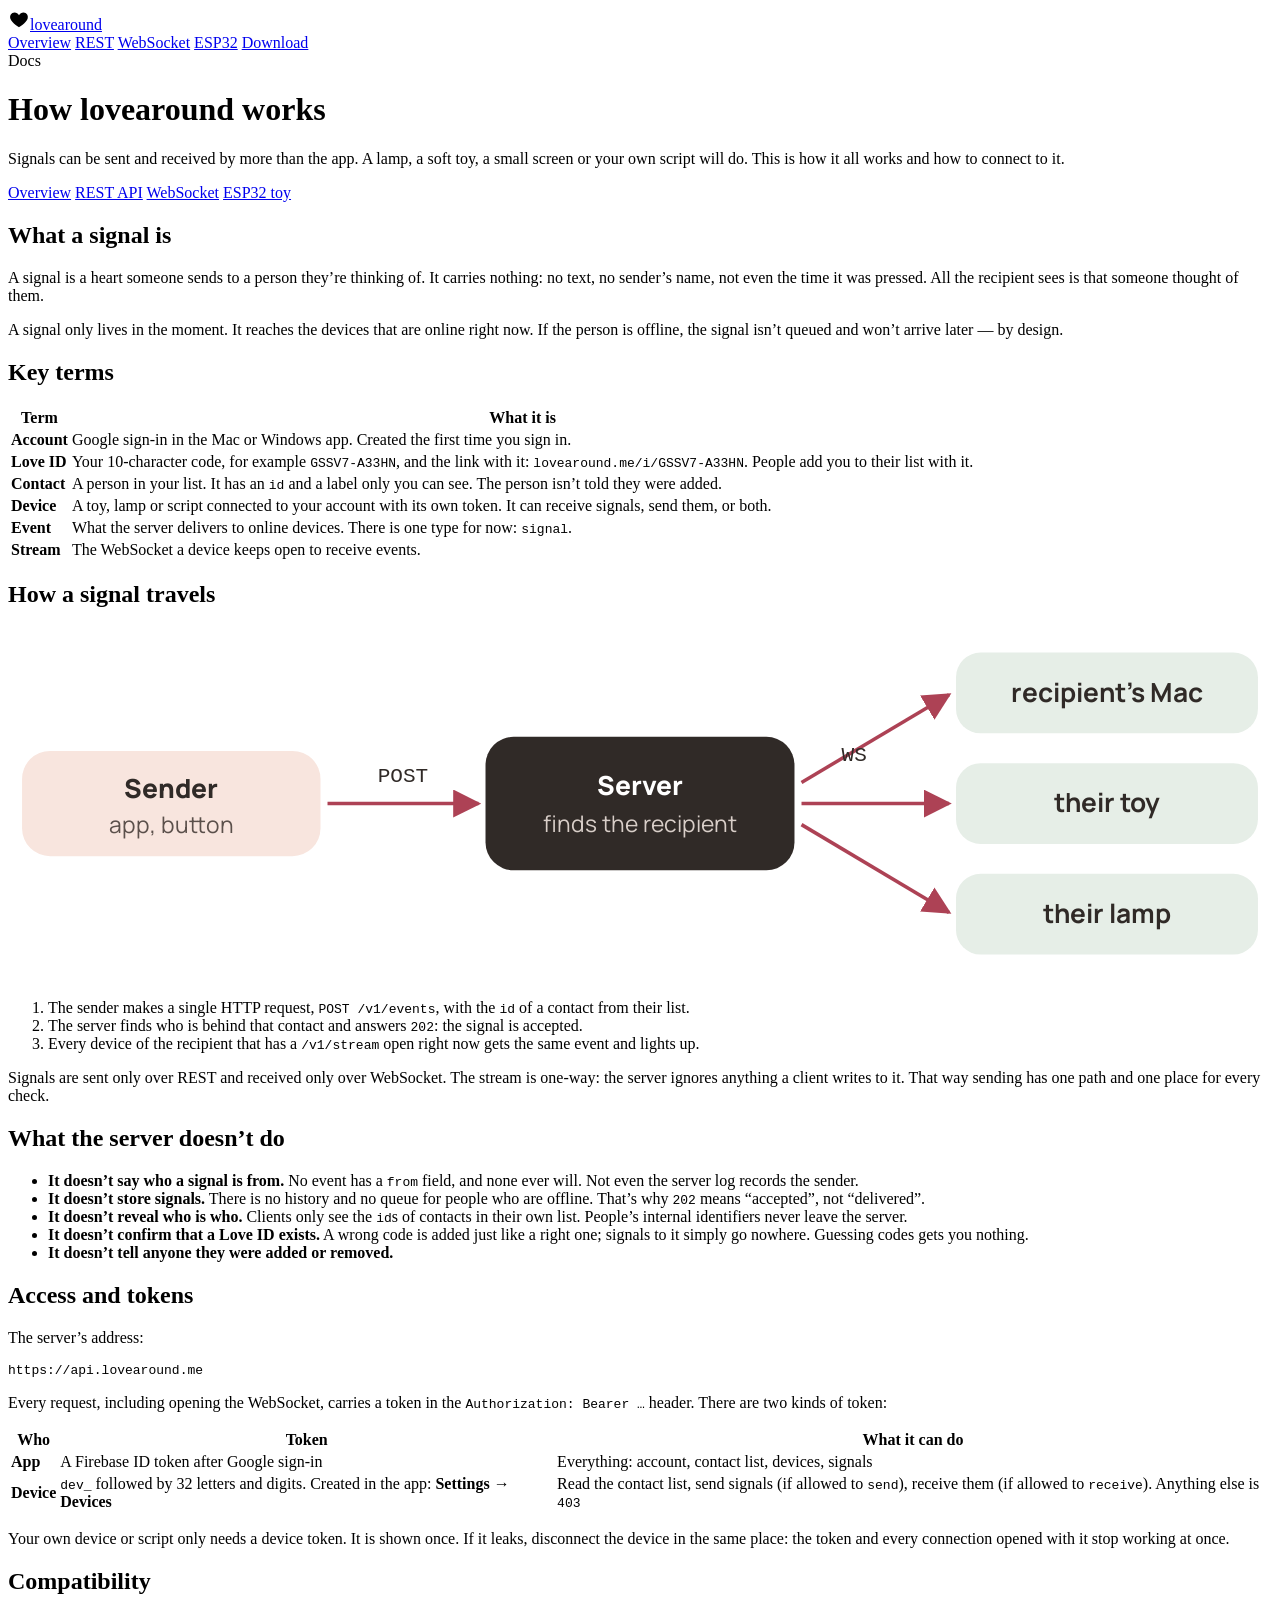
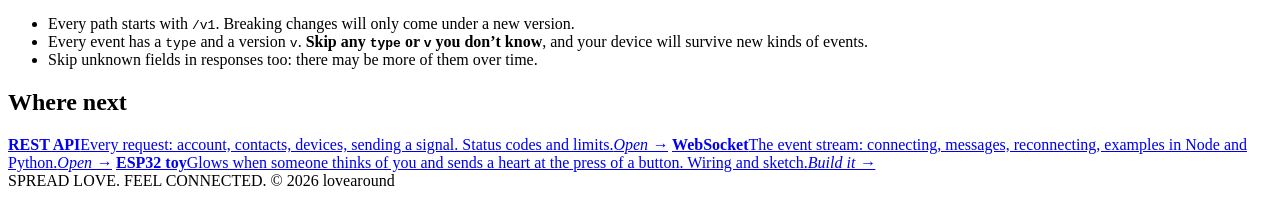
==== public/docs/index.html @ ceacfa8b "Love Around site: the first commit of its own repository Moved out of the shared repository (hleb-al" ====
<!doctype html>
<html lang="en">
<head>
<meta charset="utf-8">
<meta name="viewport" content="width=device-width, initial-scale=1">
<title>Docs — lovearound</title>
<meta name="description" content="How lovearound works: signals, contacts, devices, the REST API, WebSocket and your own ESP32 device.">
<link rel="icon" href="/heart.svg">
<link rel="preconnect" href="https://fonts.googleapis.com">
<link rel="preconnect" href="https://fonts.gstatic.com" crossorigin>
<link rel="stylesheet" href="https://fonts.googleapis.com/css2?family=Manrope:wght@400;500;600;700;800&amp;display=swap">
<link rel="stylesheet" href="/style.css">
</head>
<body>
<header class="top">
  <div class="wrap">
    <a class="logo" href="/"><svg width="22" height="22" viewBox="0 0 24 24" aria-hidden="true"><path d="M12 21s-7.5-4.6-9.3-9C1.4 8.6 3.6 5 7.2 5c2.1 0 3.5 1.1 4.8 2.9C13.3 6.1 14.7 5 16.8 5c3.6 0 5.8 3.6 4.5 7-1.8 4.4-9.3 9-9.3 9z"/></svg>lovearound</a>
    <nav class="nav" aria-label="Docs">
      <a class="nl" href="/docs" aria-current="page">Overview</a>
      <a class="nl" href="/docs/rest">REST</a>
      <a class="nl" href="/docs/ws">WebSocket</a>
      <a class="nl" href="/docs/esp32">ESP32</a>
      <a class="btn sm" href="/#w-get">Download</a>
    </nav>
  </div>
</header>
<main class="wrap">

  <div class="doc-hero">
    <span class="kicker">Docs</span>
    <h1>How lovearound works</h1>
    <p class="lead">Signals can be sent and received by more than the app. A lamp, a soft toy, a small screen or your own script will do. This is how it all works and how to connect to it.</p>
    <nav class="tabs" aria-label="Docs sections">
      <a href="/docs" aria-current="page">Overview</a>
      <a href="/docs/rest">REST API</a>
      <a href="/docs/ws">WebSocket</a>
      <a href="/docs/esp32">ESP32 toy</a>
    </nav>
  </div>

  <article class="doc">

    <h2 id="what">What a signal is</h2>
    <p>A signal is a heart someone sends to a person they’re thinking of. It carries nothing: no text, no sender’s name, not even the time it was pressed. All the recipient sees is that someone thought of them.</p>
    <p>A signal only lives in the moment. It reaches the devices that are online right now. If the person is offline, the signal isn’t queued and won’t arrive later — by design.</p>

    <h2 id="terms">Key terms</h2>
    <div class="tbl"><table>
      <thead><tr><th>Term</th><th>What it is</th></tr></thead>
      <tbody>
        <tr><td><b>Account</b></td><td>Google sign-in in the Mac or Windows app. Created the first time you sign in.</td></tr>
        <tr><td><b>Love ID</b></td><td>Your 10-character code, for example <code>GSSV7-A33HN</code>, and the link with it: <code>lovearound.me/i/GSSV7-A33HN</code>. People add you to their list with it.</td></tr>
        <tr><td><b>Contact</b></td><td>A person in your list. It has an <code>id</code> and a label only you can see. The person isn’t told they were added.</td></tr>
        <tr><td><b>Device</b></td><td>A toy, lamp or script connected to your account with its own token. It can receive signals, send them, or both.</td></tr>
        <tr><td><b>Event</b></td><td>What the server delivers to online devices. There is one type for now: <code>signal</code>.</td></tr>
        <tr><td><b>Stream</b></td><td>The WebSocket a device keeps open to receive events.</td></tr>
      </tbody>
    </table></div>

    <h2 id="flow">How a signal travels</h2>
    <div class="flow" role="img" aria-label="The sender makes POST /v1/events, the server finds the recipient and sends the event over WebSocket to all of their online devices">
      <svg viewBox="0 0 720 200" font-family="Manrope, sans-serif" font-size="15">
        <defs><marker id="ar" viewBox="0 0 10 10" refX="9" refY="5" markerWidth="8" markerHeight="8" orient="auto"><path d="M0 0L10 5L0 10z" fill="#AD4255"/></marker></defs>
        <rect x="8" y="70" width="170" height="60" rx="16" fill="#F8E5DE"/>
        <text x="93" y="97" text-anchor="middle" font-weight="800" fill="#302A27">Sender</text>
        <text x="93" y="117" text-anchor="middle" fill="#5B504B" font-size="13">app, button</text>
        <line x1="182" y1="100" x2="268" y2="100" stroke="#AD4255" stroke-width="2" marker-end="url(#ar)"/>
        <text x="225" y="88" text-anchor="middle" fill="#302A27" font-size="12" font-family="ui-monospace, Menlo, monospace">POST</text>
        <rect x="272" y="62" width="176" height="76" rx="16" fill="#302A27"/>
        <text x="360" y="95" text-anchor="middle" font-weight="800" fill="#fff">Server</text>
        <text x="360" y="116" text-anchor="middle" fill="#D8CEC8" font-size="13">finds the recipient</text>
        <line x1="452" y1="88" x2="536" y2="38" stroke="#AD4255" stroke-width="2" marker-end="url(#ar)"/>
        <line x1="452" y1="100" x2="536" y2="100" stroke="#AD4255" stroke-width="2" marker-end="url(#ar)"/>
        <line x1="452" y1="112" x2="536" y2="162" stroke="#AD4255" stroke-width="2" marker-end="url(#ar)"/>
        <text x="482" y="76" text-anchor="middle" fill="#302A27" font-size="12" font-family="ui-monospace, Menlo, monospace">WS</text>
        <rect x="540" y="14" width="172" height="46" rx="14" fill="#E6EEE7"/>
        <text x="626" y="42" text-anchor="middle" fill="#302A27" font-weight="700">recipient’s Mac</text>
        <rect x="540" y="77" width="172" height="46" rx="14" fill="#E6EEE7"/>
        <text x="626" y="105" text-anchor="middle" fill="#302A27" font-weight="700">their toy</text>
        <rect x="540" y="140" width="172" height="46" rx="14" fill="#E6EEE7"/>
        <text x="626" y="168" text-anchor="middle" fill="#302A27" font-weight="700">their lamp</text>
      </svg>
    </div>
    <ol>
      <li>The sender makes a single HTTP request, <code>POST /v1/events</code>, with the <code>id</code> of a contact from their list.</li>
      <li>The server finds who is behind that contact and answers <code>202</code>: the signal is accepted.</li>
      <li>Every device of the recipient that has a <code>/v1/stream</code> open right now gets the same event and lights up.</li>
    </ol>
    <p>Signals are sent only over REST and received only over WebSocket. The stream is one-way: the server ignores anything a client writes to it. That way sending has one path and one place for every check.</p>

    <h2 id="principles">What the server doesn’t do</h2>
    <ul>
      <li><b>It doesn’t say who a signal is from.</b> No event has a <code>from</code> field, and none ever will. Not even the server log records the sender.</li>
      <li><b>It doesn’t store signals.</b> There is no history and no queue for people who are offline. That’s why <code>202</code> means “accepted”, not “delivered”.</li>
      <li><b>It doesn’t reveal who is who.</b> Clients only see the <code>id</code>s of contacts in their own list. People’s internal identifiers never leave the server.</li>
      <li><b>It doesn’t confirm that a Love ID exists.</b> A wrong code is added just like a right one; signals to it simply go nowhere. Guessing codes gets you nothing.</li>
      <li><b>It doesn’t tell anyone they were added or removed.</b></li>
    </ul>

    <h2 id="access">Access and tokens</h2>
    <p>The server’s address:</p>
    <pre><code>https://api.lovearound.me</code></pre>
    <p>Every request, including opening the WebSocket, carries a token in the <code>Authorization: Bearer …</code> header. There are two kinds of token:</p>
    <div class="tbl"><table>
      <thead><tr><th>Who</th><th>Token</th><th>What it can do</th></tr></thead>
      <tbody>
        <tr><td><b>App</b></td><td>A Firebase ID token after Google sign-in</td><td>Everything: account, contact list, devices, signals</td></tr>
        <tr><td><b>Device</b></td><td><code>dev_</code> followed by 32 letters and digits. Created in the app: <b>Settings → Devices</b></td><td>Read the contact list, send signals (if allowed to <code>send</code>), receive them (if allowed to <code>receive</code>). Anything else is <code>403</code></td></tr>
      </tbody>
    </table></div>
    <p>Your own device or script only needs a device token. It is shown once. If it leaks, disconnect the device in the same place: the token and every connection opened with it stop working at once.</p>

    <h2 id="compat">Compatibility</h2>
    <ul>
      <li>Every path starts with <code>/v1</code>. Breaking changes will only come under a new version.</li>
      <li>Every event has a <code>type</code> and a version <code>v</code>. <b>Skip any <code>type</code> or <code>v</code> you don’t know</b>, and your device will survive new kinds of events.</li>
      <li>Skip unknown fields in responses too: there may be more of them over time.</li>
    </ul>

    <h2 id="next">Where next</h2>
    <div class="cards">
      <a href="/docs/rest"><b>REST API</b><span>Every request: account, contacts, devices, sending a signal. Status codes and limits.</span><em>Open →</em></a>
      <a href="/docs/ws"><b>WebSocket</b><span>The event stream: connecting, messages, reconnecting, examples in Node and Python.</span><em>Open →</em></a>
      <a href="/docs/esp32"><b>ESP32 toy</b><span>Glows when someone thinks of you and sends a heart at the press of a button. Wiring and sketch.</span><em>Build it →</em></a>
    </div>
  </article>
</main>

<footer>
  <div class="wrap">
    <span class="motto">SPREAD LOVE. FEEL CONNECTED.</span>
    <span>© 2026 lovearound</span>
  </div>
</footer>
</body>
</html>
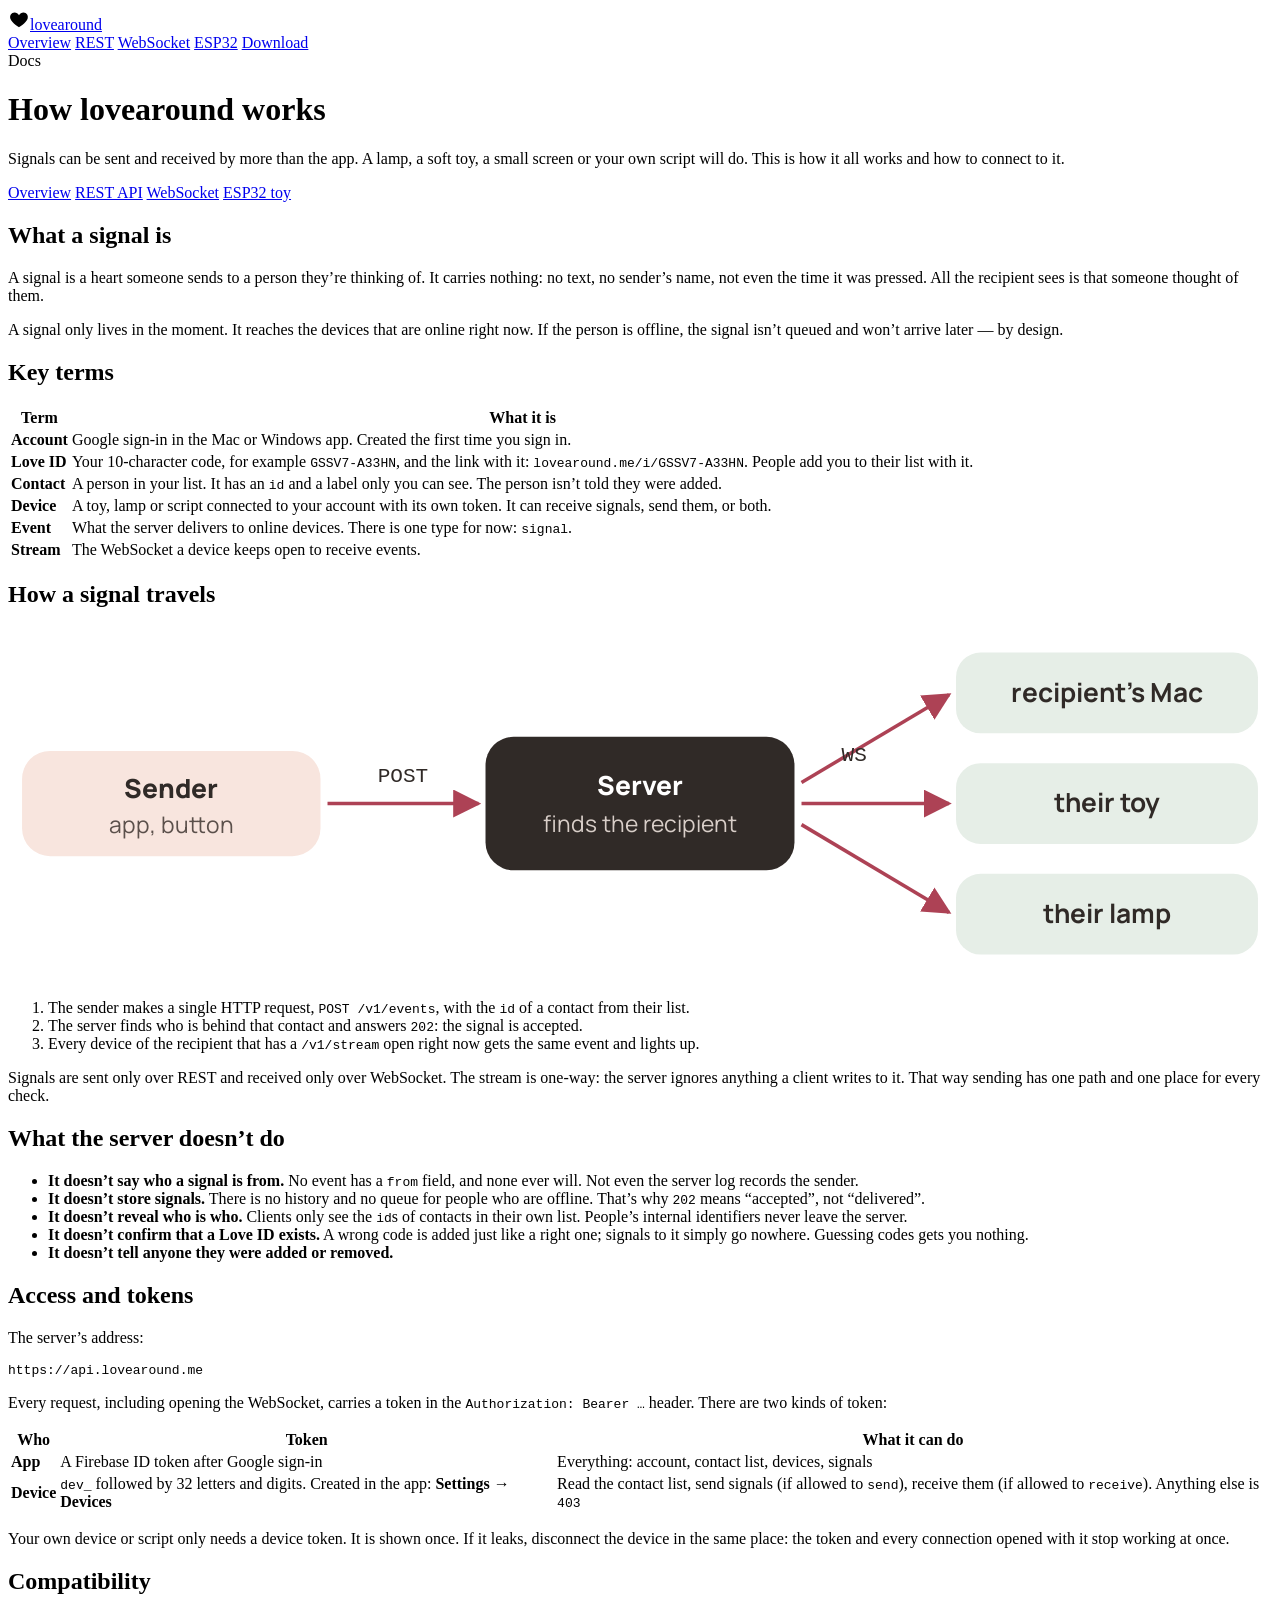
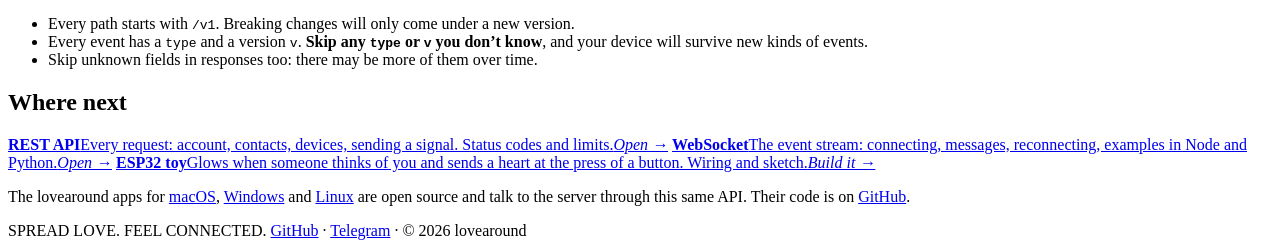
==== commit d4321abb: "Merge branch 'landing-platform' Co-Authored-By: Claude Fable 5.2 <noreply@anthropic.com> Claude-Sess" ====
--- a/public/docs/index.html
+++ b/public/docs/index.html
@@ -123,13 +123,14 @@
       <a href="/docs/ws"><b>WebSocket</b><span>The event stream: connecting, messages, reconnecting, examples in Node and Python.</span><em>Open →</em></a>
       <a href="/docs/esp32"><b>ESP32 toy</b><span>Glows when someone thinks of you and sends a heart at the press of a button. Wiring and sketch.</span><em>Build it →</em></a>
     </div>
+    <p>The lovearound apps for <a href="https://github.com/lovearound-me/mac">macOS</a>, <a href="https://github.com/lovearound-me/windows">Windows</a> and <a href="https://github.com/lovearound-me/linux">Linux</a> are open source and talk to the server through this same API. Their code is on <a href="https://github.com/lovearound-me">GitHub</a>.</p>
   </article>
 </main>
 
 <footer>
   <div class="wrap">
     <span class="motto">SPREAD LOVE. FEEL CONNECTED.</span>
-    <span>© 2026 lovearound</span>
+    <span><a href="https://github.com/lovearound-me">GitHub</a> · <a href="https://t.me/lovearound_help">Telegram</a> · © 2026 lovearound</span>
   </div>
 </footer>
 </body>
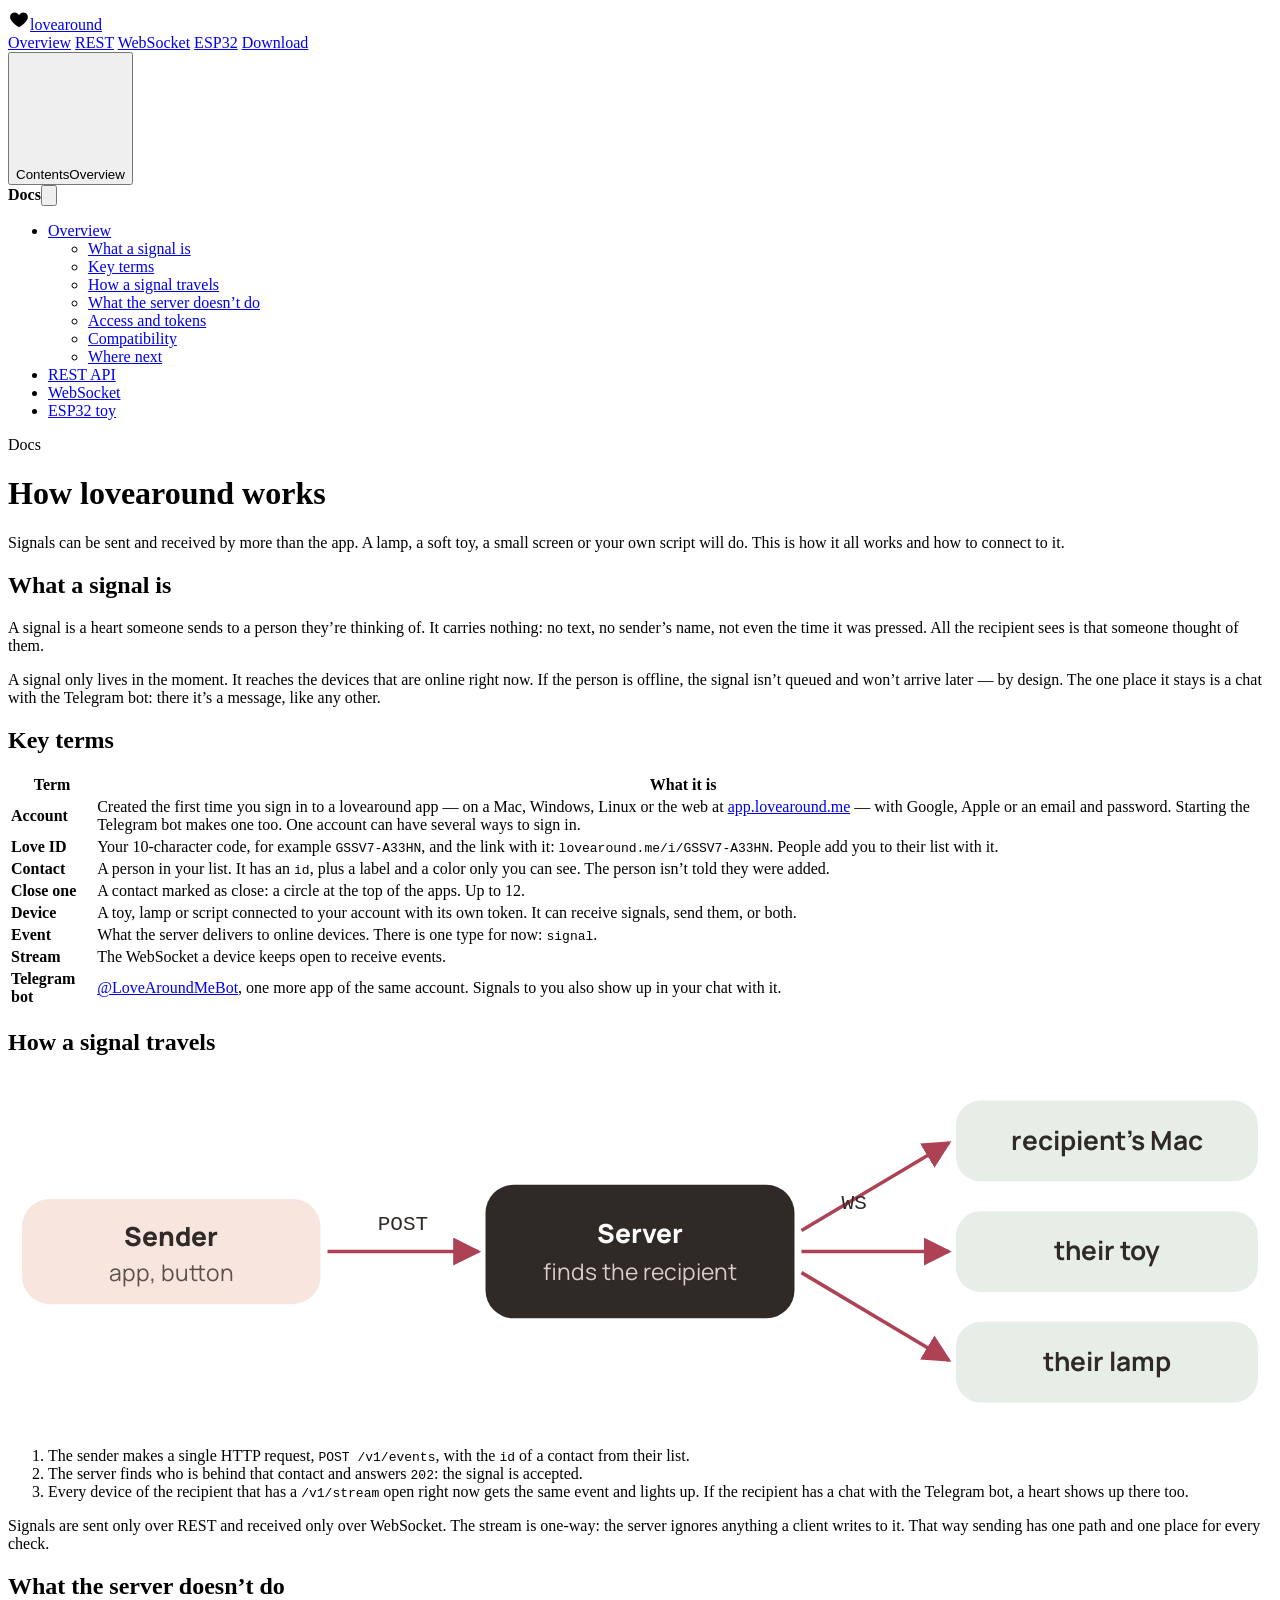
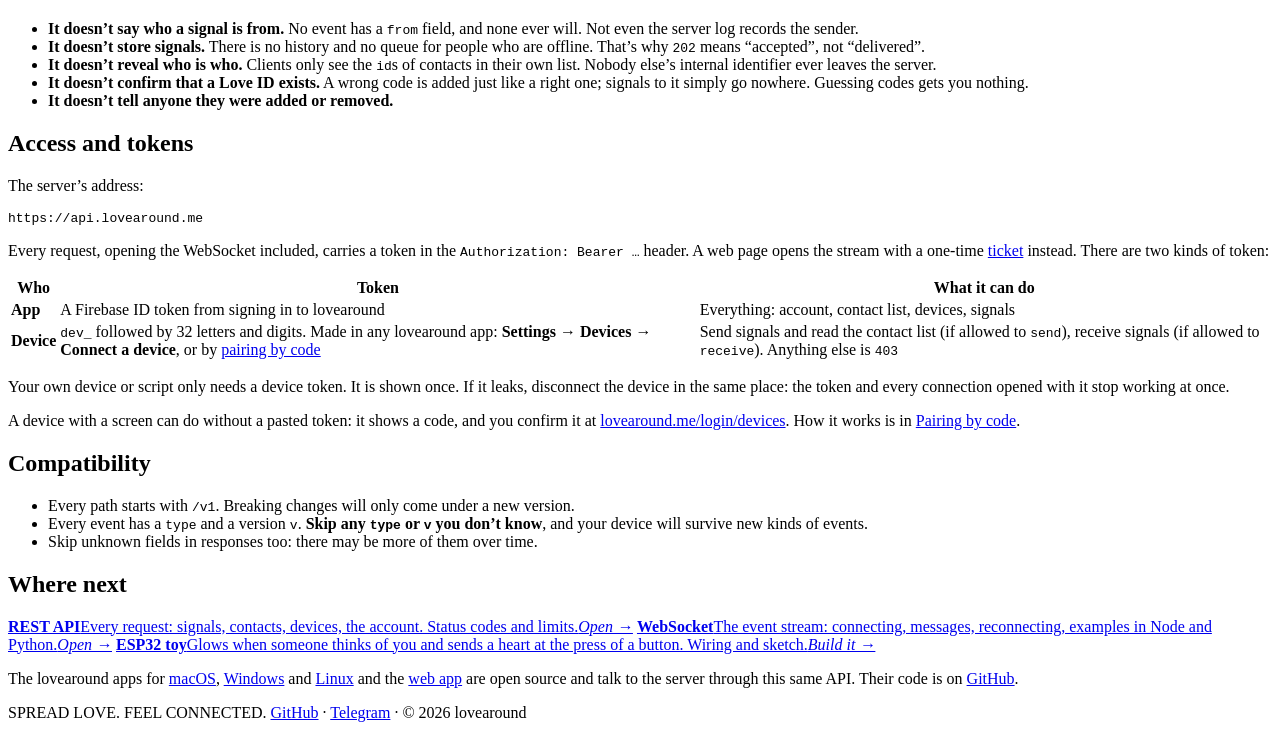
==== commit 74cfa10e: "docs: a menu on every page; brought up to date with the server - A menu on the left: the pages, and " ====
--- a/public/docs/index.html
+++ b/public/docs/index.html
@@ -2,6 +2,8 @@
 <html lang="en">
 <head>
 <meta charset="utf-8">
+<!-- lovearound.web.app and lovearound.firebaseapp.com serve this same site: send them to the real address. -->
+<script>if (/\.(web\.app|firebaseapp\.com)$/.test(location.hostname)) location.replace('https://lovearound.me' + location.pathname + location.search + location.hash);</script>
 <meta name="viewport" content="width=device-width, initial-scale=1">
 <title>Docs — lovearound</title>
 <meta name="description" content="How lovearound works: signals, contacts, devices, the REST API, WebSocket and your own ESP32 device.">
@@ -10,8 +12,9 @@
 <link rel="preconnect" href="https://fonts.gstatic.com" crossorigin>
 <link rel="stylesheet" href="https://fonts.googleapis.com/css2?family=Manrope:wght@400;500;600;700;800&amp;display=swap">
 <link rel="stylesheet" href="/style.css">
+<link rel="stylesheet" href="/docs/docs.css">
 </head>
-<body>
+<body class="docs">
 <header class="top">
   <div class="wrap">
     <a class="logo" href="/"><svg width="22" height="22" viewBox="0 0 24 24" aria-hidden="true"><path d="M12 21s-7.5-4.6-9.3-9C1.4 8.6 3.6 5 7.2 5c2.1 0 3.5 1.1 4.8 2.9C13.3 6.1 14.7 5 16.8 5c3.6 0 5.8 3.6 4.5 7-1.8 4.4-9.3 9-9.3 9z"/></svg>lovearound</a>
@@ -24,36 +27,56 @@
     </nav>
   </div>
 </header>
-<main class="wrap">
+<div class="dnav-bar"><div class="wrap"><button class="dnav-toggle" type="button" aria-expanded="false" aria-controls="dnav"><svg viewBox="0 0 24 24" aria-hidden="true"><path d="M4 7h16M4 12h16M4 17h10"/></svg><span class="dnav-label">Contents</span><span class="dnav-page">Overview</span><span class="dnav-now"></span></button></div></div>
+<div class="wrap docs-shell">
+  <aside class="dnav" id="dnav">
+    <div class="dnav-head"><b>Docs</b><button class="dnav-close" type="button" aria-label="Close the menu"><svg viewBox="0 0 24 24" aria-hidden="true"><path d="M6 6l12 12M18 6L6 18"/></svg></button></div>
+    <nav aria-label="Docs pages and sections">
+      <ul class="dnav-pages">
+        <li class="here"><a href="/docs" aria-current="page">Overview</a>
+          <ul class="dnav-sub">
+            <li><a href="#what">What a signal is</a></li>
+            <li><a href="#terms">Key terms</a></li>
+            <li><a href="#flow">How a signal travels</a></li>
+            <li><a href="#principles">What the server doesn’t do</a></li>
+            <li><a href="#access">Access and tokens</a></li>
+            <li><a href="#compat">Compatibility</a></li>
+            <li><a href="#next">Where next</a></li>
+          </ul>
+        </li>
+        <li><a href="/docs/rest">REST API</a></li>
+        <li><a href="/docs/ws">WebSocket</a></li>
+        <li><a href="/docs/esp32">ESP32 toy</a></li>
+      </ul>
+    </nav>
+  </aside>
+  <div class="dnav-scrim" hidden></div>
+<main class="docs-main">
 
   <div class="doc-hero">
     <span class="kicker">Docs</span>
     <h1>How lovearound works</h1>
     <p class="lead">Signals can be sent and received by more than the app. A lamp, a soft toy, a small screen or your own script will do. This is how it all works and how to connect to it.</p>
-    <nav class="tabs" aria-label="Docs sections">
-      <a href="/docs" aria-current="page">Overview</a>
-      <a href="/docs/rest">REST API</a>
-      <a href="/docs/ws">WebSocket</a>
-      <a href="/docs/esp32">ESP32 toy</a>
-    </nav>
   </div>
 
   <article class="doc">
 
     <h2 id="what">What a signal is</h2>
     <p>A signal is a heart someone sends to a person they’re thinking of. It carries nothing: no text, no sender’s name, not even the time it was pressed. All the recipient sees is that someone thought of them.</p>
-    <p>A signal only lives in the moment. It reaches the devices that are online right now. If the person is offline, the signal isn’t queued and won’t arrive later — by design.</p>
+    <p>A signal only lives in the moment. It reaches the devices that are online right now. If the person is offline, the signal isn’t queued and won’t arrive later — by design. The one place it stays is a chat with the Telegram bot: there it’s a message, like any other.</p>
 
     <h2 id="terms">Key terms</h2>
     <div class="tbl"><table>
       <thead><tr><th>Term</th><th>What it is</th></tr></thead>
       <tbody>
-        <tr><td><b>Account</b></td><td>Google sign-in in the Mac or Windows app. Created the first time you sign in.</td></tr>
+        <tr><td><b>Account</b></td><td>Created the first time you sign in to a lovearound app — on a Mac, Windows, Linux or the web at <a href="https://app.lovearound.me">app.lovearound.me</a> — with Google, Apple or an email and password. Starting the Telegram bot makes one too. One account can have several ways to sign in.</td></tr>
         <tr><td><b>Love ID</b></td><td>Your 10-character code, for example <code>GSSV7-A33HN</code>, and the link with it: <code>lovearound.me/i/GSSV7-A33HN</code>. People add you to their list with it.</td></tr>
-        <tr><td><b>Contact</b></td><td>A person in your list. It has an <code>id</code> and a label only you can see. The person isn’t told they were added.</td></tr>
+        <tr><td><b>Contact</b></td><td>A person in your list. It has an <code>id</code>, plus a label and a color only you can see. The person isn’t told they were added.</td></tr>
+        <tr><td><b>Close one</b></td><td>A contact marked as close: a circle at the top of the apps. Up to 12.</td></tr>
         <tr><td><b>Device</b></td><td>A toy, lamp or script connected to your account with its own token. It can receive signals, send them, or both.</td></tr>
         <tr><td><b>Event</b></td><td>What the server delivers to online devices. There is one type for now: <code>signal</code>.</td></tr>
         <tr><td><b>Stream</b></td><td>The WebSocket a device keeps open to receive events.</td></tr>
+        <tr><td><b>Telegram bot</b></td><td><a href="https://t.me/LoveAroundMeBot">@LoveAroundMeBot</a>, one more app of the same account. Signals to you also show up in your chat with it.</td></tr>
       </tbody>
     </table></div>
 
@@ -84,7 +107,7 @@
     <ol>
       <li>The sender makes a single HTTP request, <code>POST /v1/events</code>, with the <code>id</code> of a contact from their list.</li>
       <li>The server finds who is behind that contact and answers <code>202</code>: the signal is accepted.</li>
-      <li>Every device of the recipient that has a <code>/v1/stream</code> open right now gets the same event and lights up.</li>
+      <li>Every device of the recipient that has a <code>/v1/stream</code> open right now gets the same event and lights up. If the recipient has a chat with the Telegram bot, a heart shows up there too.</li>
     </ol>
     <p>Signals are sent only over REST and received only over WebSocket. The stream is one-way: the server ignores anything a client writes to it. That way sending has one path and one place for every check.</p>
 
@@ -92,7 +115,7 @@
     <ul>
       <li><b>It doesn’t say who a signal is from.</b> No event has a <code>from</code> field, and none ever will. Not even the server log records the sender.</li>
       <li><b>It doesn’t store signals.</b> There is no history and no queue for people who are offline. That’s why <code>202</code> means “accepted”, not “delivered”.</li>
-      <li><b>It doesn’t reveal who is who.</b> Clients only see the <code>id</code>s of contacts in their own list. People’s internal identifiers never leave the server.</li>
+      <li><b>It doesn’t reveal who is who.</b> Clients only see the <code>id</code>s of contacts in their own list. Nobody else’s internal identifier ever leaves the server.</li>
       <li><b>It doesn’t confirm that a Love ID exists.</b> A wrong code is added just like a right one; signals to it simply go nowhere. Guessing codes gets you nothing.</li>
       <li><b>It doesn’t tell anyone they were added or removed.</b></li>
     </ul>
@@ -100,15 +123,16 @@
     <h2 id="access">Access and tokens</h2>
     <p>The server’s address:</p>
     <pre><code>https://api.lovearound.me</code></pre>
-    <p>Every request, including opening the WebSocket, carries a token in the <code>Authorization: Bearer …</code> header. There are two kinds of token:</p>
+    <p>Every request, opening the WebSocket included, carries a token in the <code>Authorization: Bearer …</code> header. A web page opens the stream with a one-time <a href="/docs/ws#connect">ticket</a> instead. There are two kinds of token:</p>
     <div class="tbl"><table>
       <thead><tr><th>Who</th><th>Token</th><th>What it can do</th></tr></thead>
       <tbody>
-        <tr><td><b>App</b></td><td>A Firebase ID token after Google sign-in</td><td>Everything: account, contact list, devices, signals</td></tr>
-        <tr><td><b>Device</b></td><td><code>dev_</code> followed by 32 letters and digits. Created in the app: <b>Settings → Devices</b></td><td>Read the contact list, send signals (if allowed to <code>send</code>), receive them (if allowed to <code>receive</code>). Anything else is <code>403</code></td></tr>
+        <tr><td><b>App</b></td><td>A Firebase ID token from signing in to lovearound</td><td>Everything: account, contact list, devices, signals</td></tr>
+        <tr><td><b>Device</b></td><td><code>dev_</code> followed by 32 letters and digits. Made in any lovearound app: <b>Settings → Devices → Connect a device</b>, or by <a href="/docs/rest#pairing">pairing by code</a></td><td>Send signals and read the contact list (if allowed to <code>send</code>), receive signals (if allowed to <code>receive</code>). Anything else is <code>403</code></td></tr>
       </tbody>
     </table></div>
     <p>Your own device or script only needs a device token. It is shown once. If it leaks, disconnect the device in the same place: the token and every connection opened with it stop working at once.</p>
+    <p>A device with a screen can do without a pasted token: it shows a code, and you confirm it at <a href="https://lovearound.me/login/devices">lovearound.me/login/devices</a>. How it works is in <a href="/docs/rest#pairing">Pairing by code</a>.</p>
 
     <h2 id="compat">Compatibility</h2>
     <ul>
@@ -119,13 +143,14 @@
 
     <h2 id="next">Where next</h2>
     <div class="cards">
-      <a href="/docs/rest"><b>REST API</b><span>Every request: account, contacts, devices, sending a signal. Status codes and limits.</span><em>Open →</em></a>
+      <a href="/docs/rest"><b>REST API</b><span>Every request: signals, contacts, devices, the account. Status codes and limits.</span><em>Open →</em></a>
       <a href="/docs/ws"><b>WebSocket</b><span>The event stream: connecting, messages, reconnecting, examples in Node and Python.</span><em>Open →</em></a>
       <a href="/docs/esp32"><b>ESP32 toy</b><span>Glows when someone thinks of you and sends a heart at the press of a button. Wiring and sketch.</span><em>Build it →</em></a>
     </div>
-    <p>The lovearound apps for <a href="https://github.com/lovearound-me/mac">macOS</a>, <a href="https://github.com/lovearound-me/windows">Windows</a> and <a href="https://github.com/lovearound-me/linux">Linux</a> are open source and talk to the server through this same API. Their code is on <a href="https://github.com/lovearound-me">GitHub</a>.</p>
+    <p>The lovearound apps for <a href="https://github.com/lovearound-me/mac">macOS</a>, <a href="https://github.com/lovearound-me/windows">Windows</a> and <a href="https://github.com/lovearound-me/linux">Linux</a> and the <a href="https://github.com/lovearound-me/web">web app</a> are open source and talk to the server through this same API. Their code is on <a href="https://github.com/lovearound-me">GitHub</a>.</p>
   </article>
 </main>
+</div>
 
 <footer>
   <div class="wrap">
@@ -133,5 +158,6 @@
     <span><a href="https://github.com/lovearound-me">GitHub</a> · <a href="https://t.me/lovearound_help">Telegram</a> · © 2026 lovearound</span>
   </div>
 </footer>
+<script src="/docs/nav.js" defer></script>
 </body>
 </html>
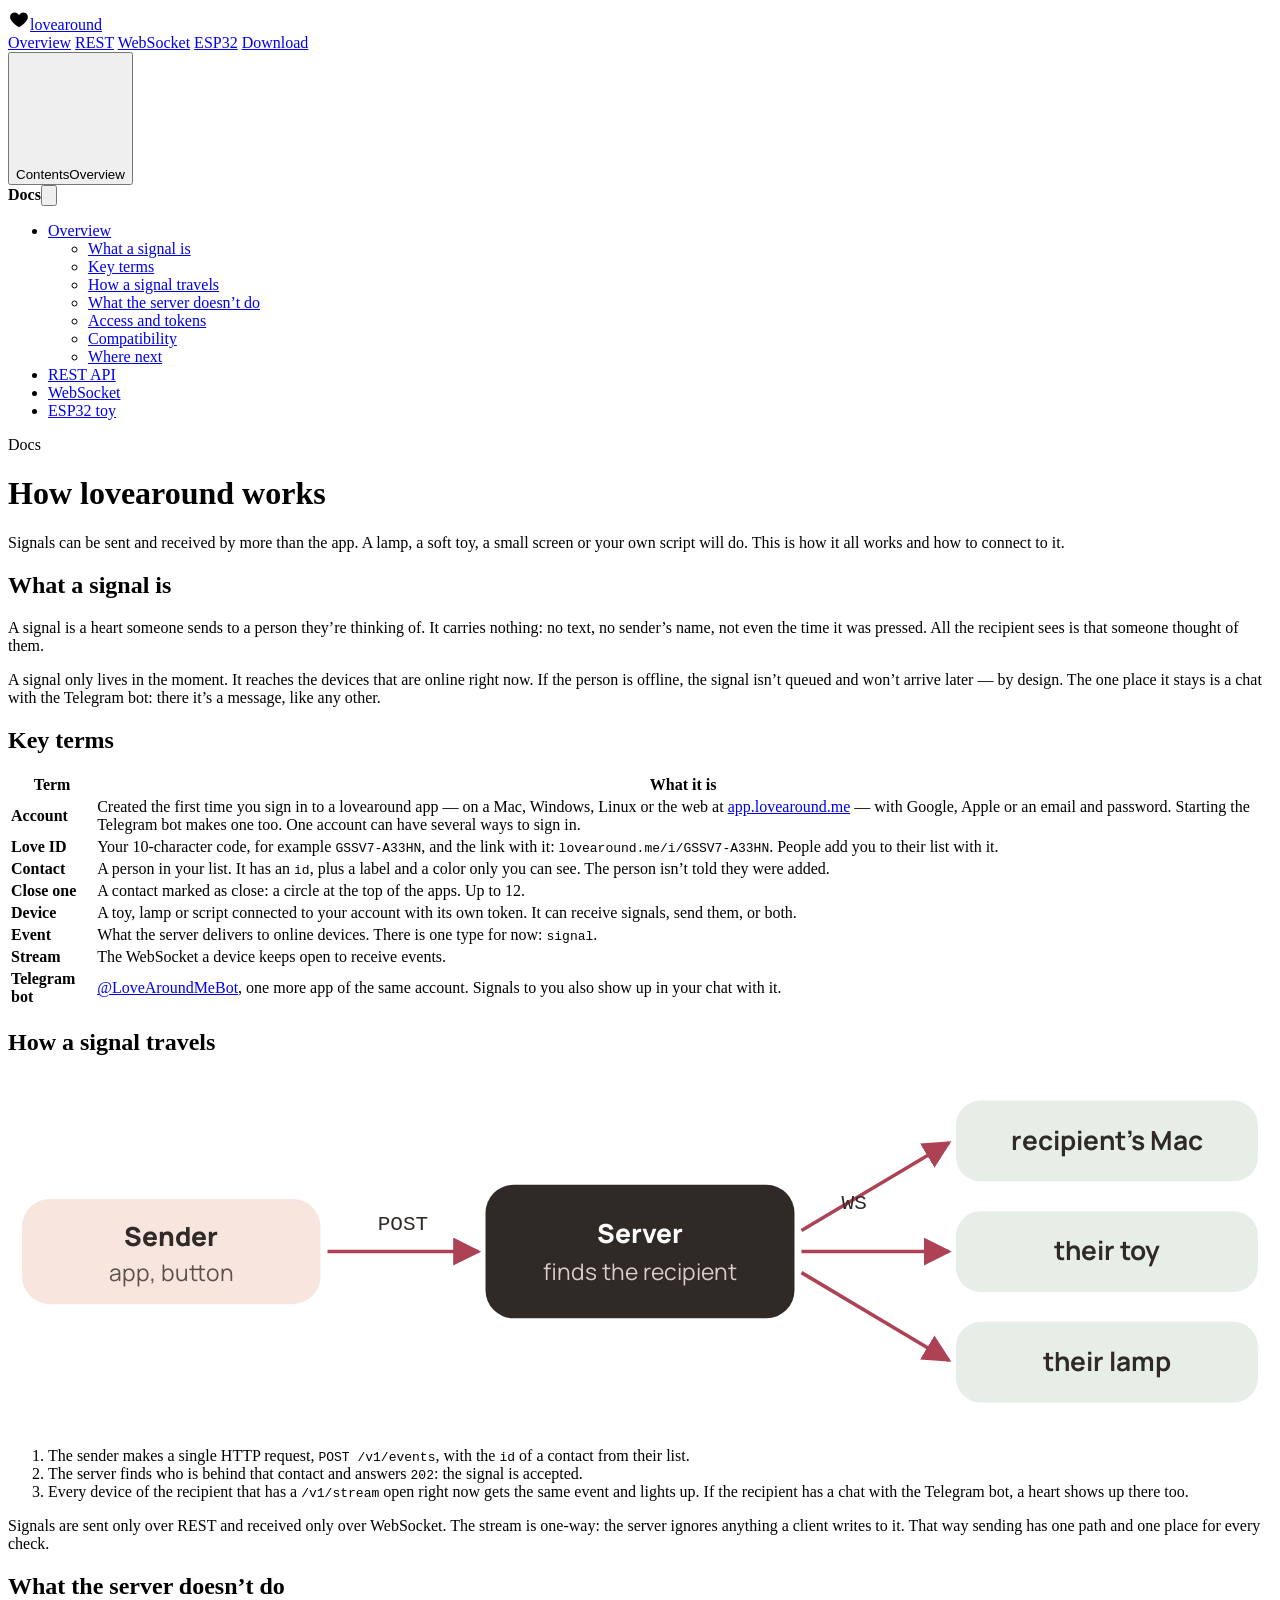
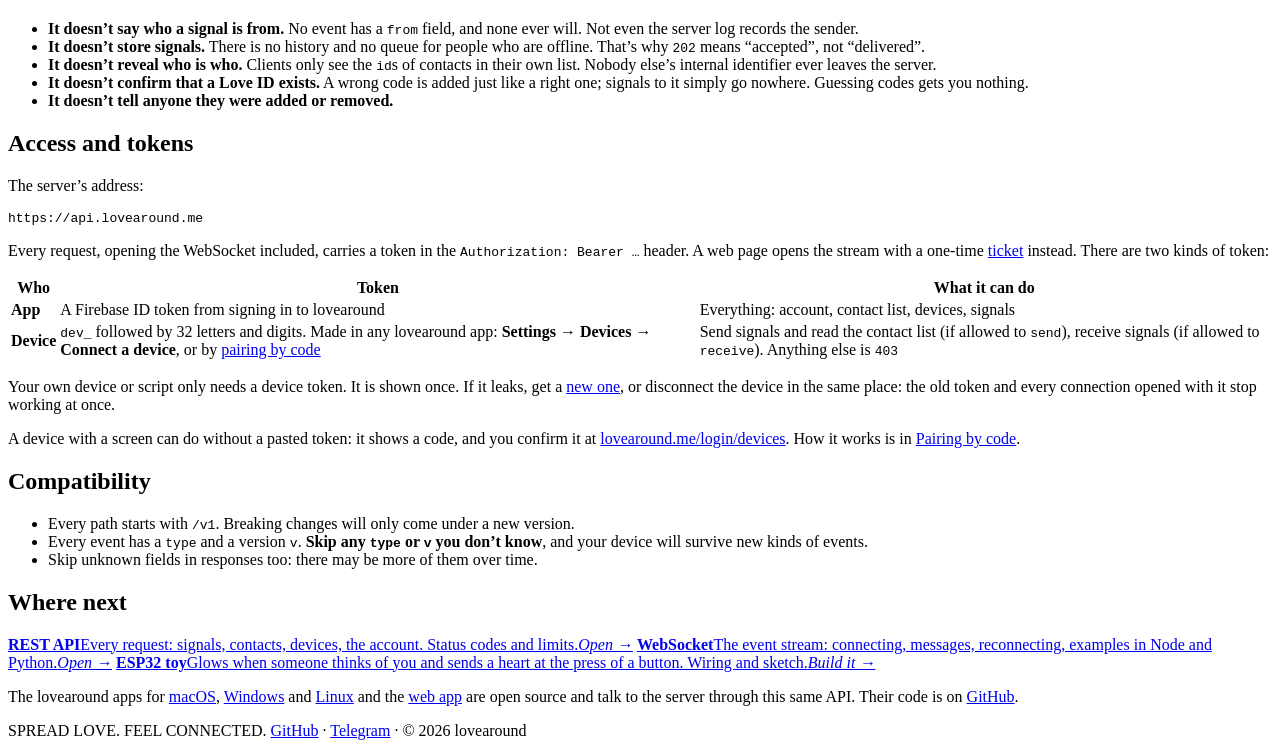
==== commit e87e8c37: "Docs: a device's settings, a board's new token; 401 means gone, 403 off for now - REST: PATCH /v1/de" ====
--- a/public/docs/index.html
+++ b/public/docs/index.html
@@ -131,7 +131,7 @@
         <tr><td><b>Device</b></td><td><code>dev_</code> followed by 32 letters and digits. Made in any lovearound app: <b>Settings → Devices → Connect a device</b>, or by <a href="/docs/rest#pairing">pairing by code</a></td><td>Send signals and read the contact list (if allowed to <code>send</code>), receive signals (if allowed to <code>receive</code>). Anything else is <code>403</code></td></tr>
       </tbody>
     </table></div>
-    <p>Your own device or script only needs a device token. It is shown once. If it leaks, disconnect the device in the same place: the token and every connection opened with it stop working at once.</p>
+    <p>Your own device or script only needs a device token. It is shown once. If it leaks, get a <a href="/docs/rest#post-device-token">new one</a>, or disconnect the device in the same place: the old token and every connection opened with it stop working at once.</p>
     <p>A device with a screen can do without a pasted token: it shows a code, and you confirm it at <a href="https://lovearound.me/login/devices">lovearound.me/login/devices</a>. How it works is in <a href="/docs/rest#pairing">Pairing by code</a>.</p>
 
     <h2 id="compat">Compatibility</h2>
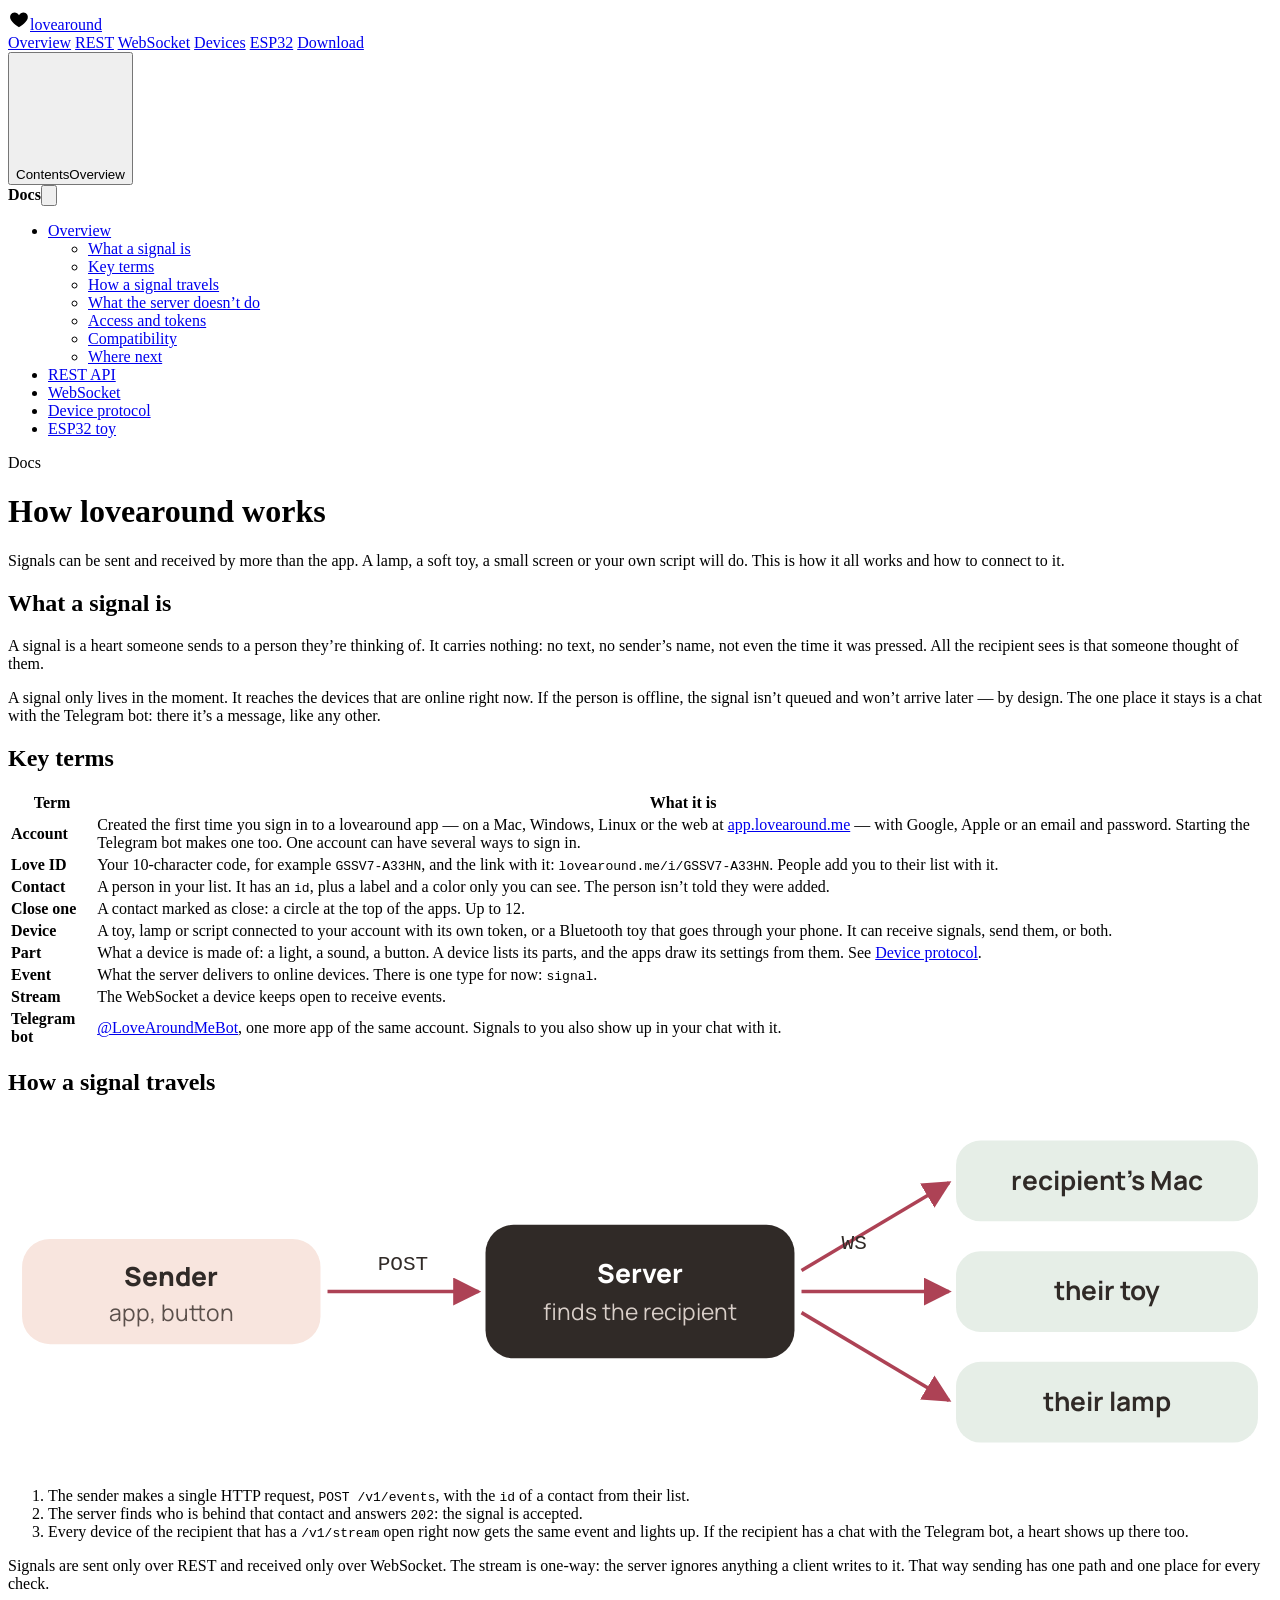
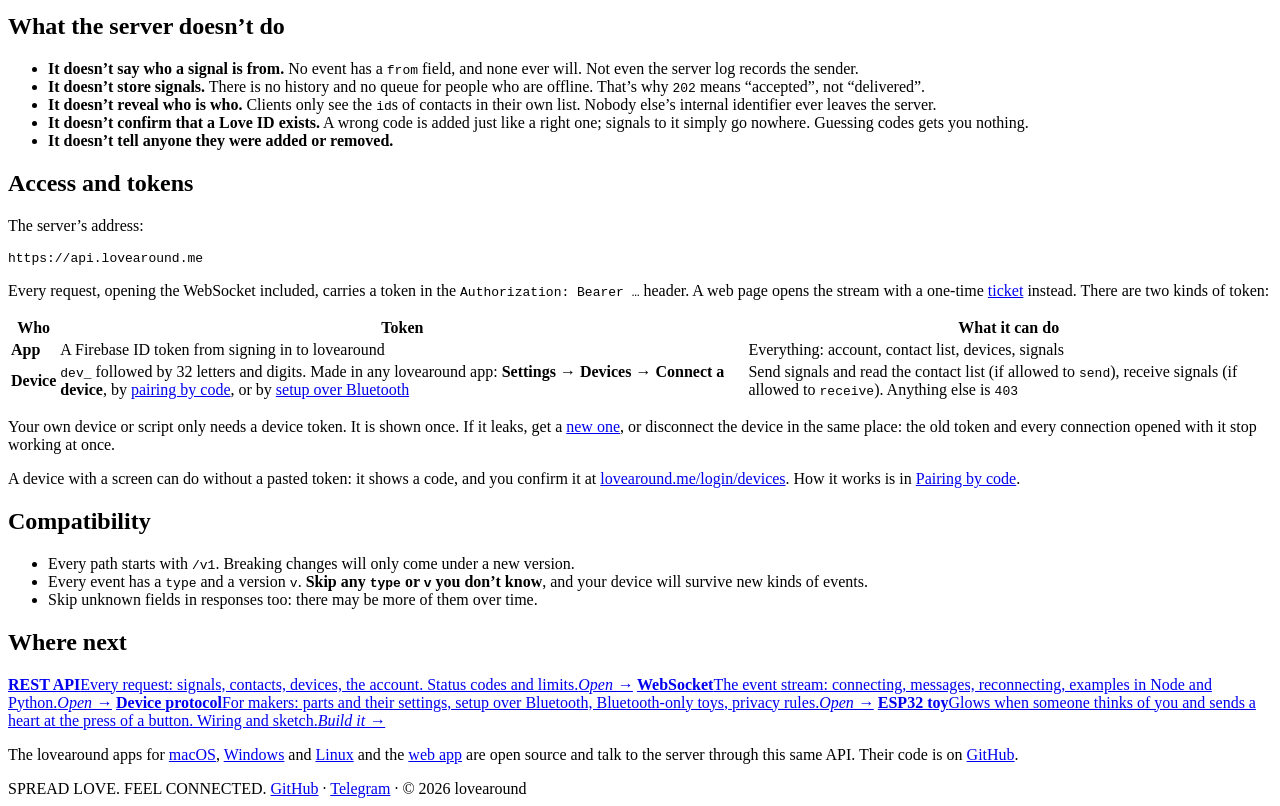
==== commit 866e6407: "Docs: Device protocol, and the menu as a folding tree A new page for makers of boards and toys: what" ====
--- a/public/docs/index.html
+++ b/public/docs/index.html
@@ -22,6 +22,7 @@
       <a class="nl" href="/docs" aria-current="page">Overview</a>
       <a class="nl" href="/docs/rest">REST</a>
       <a class="nl" href="/docs/ws">WebSocket</a>
+      <a class="nl" href="/docs/devices">Devices</a>
       <a class="nl" href="/docs/esp32">ESP32</a>
       <a class="btn sm" href="/#w-get">Download</a>
     </nav>
@@ -46,6 +47,7 @@
         </li>
         <li><a href="/docs/rest">REST API</a></li>
         <li><a href="/docs/ws">WebSocket</a></li>
+        <li><a href="/docs/devices">Device protocol</a></li>
         <li><a href="/docs/esp32">ESP32 toy</a></li>
       </ul>
     </nav>
@@ -73,7 +75,8 @@
         <tr><td><b>Love ID</b></td><td>Your 10-character code, for example <code>GSSV7-A33HN</code>, and the link with it: <code>lovearound.me/i/GSSV7-A33HN</code>. People add you to their list with it.</td></tr>
         <tr><td><b>Contact</b></td><td>A person in your list. It has an <code>id</code>, plus a label and a color only you can see. The person isn’t told they were added.</td></tr>
         <tr><td><b>Close one</b></td><td>A contact marked as close: a circle at the top of the apps. Up to 12.</td></tr>
-        <tr><td><b>Device</b></td><td>A toy, lamp or script connected to your account with its own token. It can receive signals, send them, or both.</td></tr>
+        <tr><td><b>Device</b></td><td>A toy, lamp or script connected to your account with its own token, or a Bluetooth toy that goes through your phone. It can receive signals, send them, or both.</td></tr>
+        <tr><td><b>Part</b></td><td>What a device is made of: a light, a sound, a button. A device lists its parts, and the apps draw its settings from them. See <a href="/docs/devices">Device protocol</a>.</td></tr>
         <tr><td><b>Event</b></td><td>What the server delivers to online devices. There is one type for now: <code>signal</code>.</td></tr>
         <tr><td><b>Stream</b></td><td>The WebSocket a device keeps open to receive events.</td></tr>
         <tr><td><b>Telegram bot</b></td><td><a href="https://t.me/LoveAroundMeBot">@LoveAroundMeBot</a>, one more app of the same account. Signals to you also show up in your chat with it.</td></tr>
@@ -128,7 +131,7 @@
       <thead><tr><th>Who</th><th>Token</th><th>What it can do</th></tr></thead>
       <tbody>
         <tr><td><b>App</b></td><td>A Firebase ID token from signing in to lovearound</td><td>Everything: account, contact list, devices, signals</td></tr>
-        <tr><td><b>Device</b></td><td><code>dev_</code> followed by 32 letters and digits. Made in any lovearound app: <b>Settings → Devices → Connect a device</b>, or by <a href="/docs/rest#pairing">pairing by code</a></td><td>Send signals and read the contact list (if allowed to <code>send</code>), receive signals (if allowed to <code>receive</code>). Anything else is <code>403</code></td></tr>
+        <tr><td><b>Device</b></td><td><code>dev_</code> followed by 32 letters and digits. Made in any lovearound app: <b>Settings → Devices → Connect a device</b>, by <a href="/docs/rest#pairing">pairing by code</a>, or by <a href="/docs/devices#setup">setup over Bluetooth</a></td><td>Send signals and read the contact list (if allowed to <code>send</code>), receive signals (if allowed to <code>receive</code>). Anything else is <code>403</code></td></tr>
       </tbody>
     </table></div>
     <p>Your own device or script only needs a device token. It is shown once. If it leaks, get a <a href="/docs/rest#post-device-token">new one</a>, or disconnect the device in the same place: the old token and every connection opened with it stop working at once.</p>
@@ -142,9 +145,10 @@
     </ul>
 
     <h2 id="next">Where next</h2>
-    <div class="cards">
+    <div class="cards four">
       <a href="/docs/rest"><b>REST API</b><span>Every request: signals, contacts, devices, the account. Status codes and limits.</span><em>Open →</em></a>
       <a href="/docs/ws"><b>WebSocket</b><span>The event stream: connecting, messages, reconnecting, examples in Node and Python.</span><em>Open →</em></a>
+      <a href="/docs/devices"><b>Device protocol</b><span>For makers: parts and their settings, setup over Bluetooth, Bluetooth-only toys, privacy rules.</span><em>Open →</em></a>
       <a href="/docs/esp32"><b>ESP32 toy</b><span>Glows when someone thinks of you and sends a heart at the press of a button. Wiring and sketch.</span><em>Build it →</em></a>
     </div>
     <p>The lovearound apps for <a href="https://github.com/lovearound-me/mac">macOS</a>, <a href="https://github.com/lovearound-me/windows">Windows</a> and <a href="https://github.com/lovearound-me/linux">Linux</a> and the <a href="https://github.com/lovearound-me/web">web app</a> are open source and talk to the server through this same API. Their code is on <a href="https://github.com/lovearound-me">GitHub</a>.</p>
